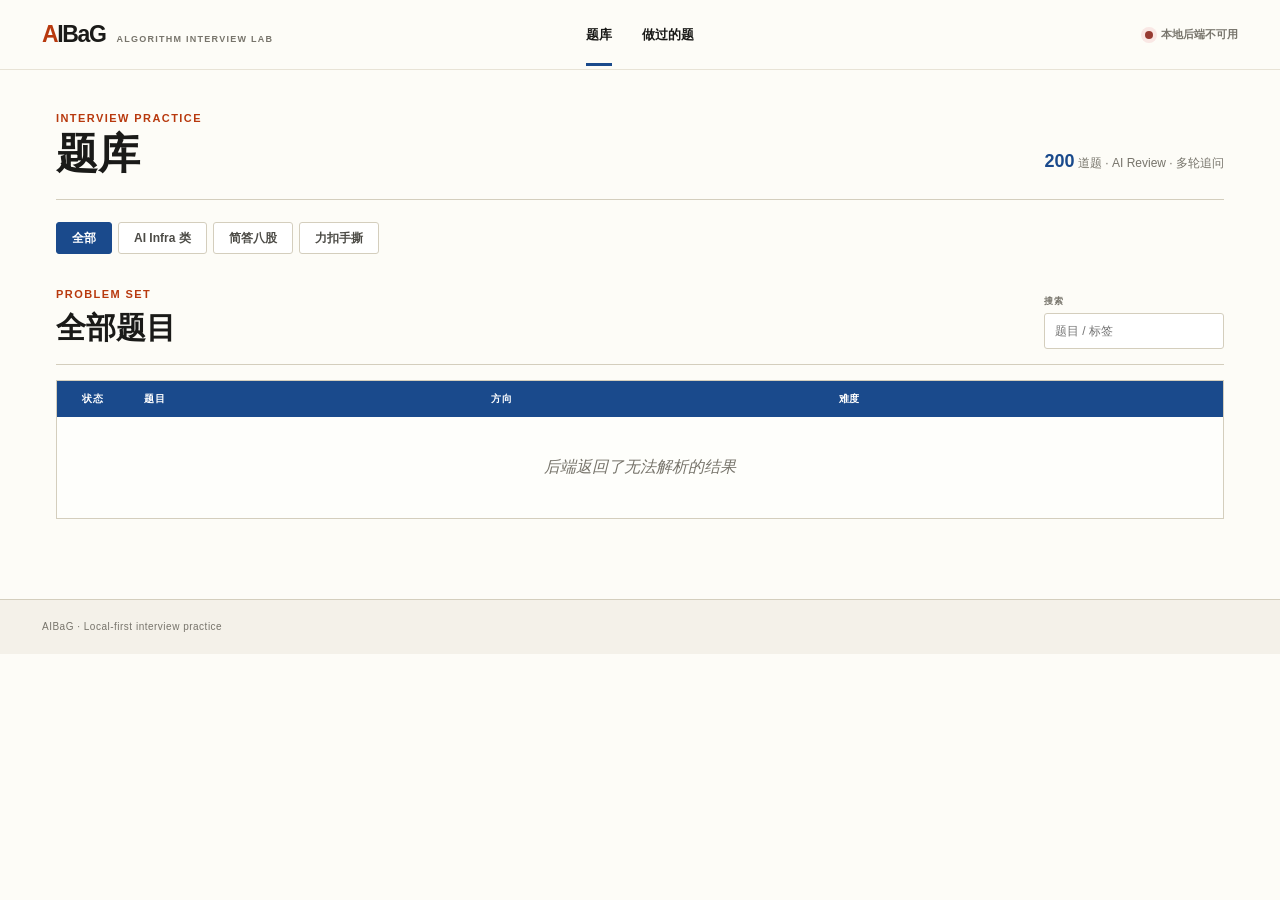
==== index.html @ 6c3c3cd6 "feat: scale catalog and add adaptive interview PE" ====
<!doctype html>
<html lang="zh-CN">
  <head>
    <meta charset="utf-8" />
    <meta name="viewport" content="width=device-width, initial-scale=1" />
    <meta name="description" content="AIBaG - AI Infra 与经典算法面试训练场" />
    <title>AIBaG · Algorithm Interview Lab</title>
    <link rel="stylesheet" href="/style.css" />
  </head>
  <body>
    <header class="site-header">
      <a class="wordmark" href="/" aria-label="AIBaG 首页">
        <span class="wordmark-main">AIBaG</span>
        <span class="wordmark-sub">ALGORITHM INTERVIEW LAB</span>
      </a>
      <nav class="site-nav" aria-label="主导航">
        <a class="active" href="/">题库</a>
        <a href="/completed.html">做过的题</a>
      </nav>
      <div class="api-badge">
        <span id="api-dot" class="status-dot"></span>
        <span id="api-status">连接本地后端…</span>
      </div>
    </header>

    <main class="catalog-view catalog-simple">
      <section class="catalog-intro">
        <div>
          <span class="eyebrow">INTERVIEW PRACTICE</span>
          <h1>题库</h1>
        </div>
        <p><strong id="problem-count">200</strong> 道题 · AI Review · 多轮追问</p>
      </section>

      <nav class="track-tabs" aria-label="题目方向">
        <button class="active" data-kind="">全部</button>
        <button data-kind="coding">AI Infra 类</button>
        <button data-kind="knowledge">简答八股</button>
        <button data-kind="algorithm">力扣手撕</button>
      </nav>

      <section class="problem-library">
        <div class="section-heading">
          <div>
            <span class="eyebrow">PROBLEM SET</span>
            <h2 id="track-title">全部题目</h2>
          </div>
          <div class="filters">
            <label class="search-field">
              <span>搜索</span>
              <input id="problem-search" type="search" placeholder="题目 / 标签" />
            </label>
          </div>
        </div>

        <div class="problem-table-wrap">
          <table class="problem-table">
            <thead>
              <tr>
                <th class="status-col">状态</th>
                <th>题目</th>
                <th>方向</th>
                <th>难度</th>
                <th class="action-col"></th>
              </tr>
            </thead>
            <tbody id="problem-list">
              <tr class="loading-row"><td colspan="5">正在读取 JSON 题库…</td></tr>
            </tbody>
          </table>
        </div>
        <button id="load-more" class="load-more" type="button" hidden>加载更多</button>
      </section>
    </main>

    <footer class="site-footer">
      <span>AIBaG · Local-first interview practice</span>
    </footer>
    <script src="/app.js" defer></script>
  </body>
</html>
---- style.css ----
:root {
  --paper: #fdfcf7; --paper-soft: #f4f1e9; --paper-code: #f8f6ef;
  --ink: #1a1a18; --ink-soft: #4c4b46; --muted: #77746b;
  --blue: #1a4a8c; --blue-soft: #dbeafe; --rust: #b8390e;
  --green: #126448; --green-soft: #dff3e9; --amber: #9a6015; --amber-soft: #fdf0d8;
  --red: #963b32; --red-soft: #f9e7e4; --border: #d4cebd; --border-soft: #e8e3d6;
  --serif: "Source Serif 4", "Noto Serif CJK SC", "Songti SC", "STSong", Georgia, serif;
  --sans: Inter, ui-sans-serif, -apple-system, BlinkMacSystemFont, "Segoe UI", "PingFang SC", sans-serif;
  --mono: "JetBrains Mono", "SFMono-Regular", Menlo, Consolas, monospace;
}

* { box-sizing: border-box; }
html { scroll-behavior: smooth; }
body { margin: 0; min-width: 320px; color: var(--ink); background: var(--paper); font-family: var(--serif); }
button, input, select, textarea { font: inherit; }
button, a { -webkit-tap-highlight-color: transparent; }
button { cursor: pointer; }
[hidden] { display: none !important; }

.site-header {
  position: sticky; top: 0; z-index: 20; height: 70px; display: grid;
  grid-template-columns: 1fr auto 1fr; align-items: center; padding: 0 42px;
  border-bottom: 1px solid var(--border-soft); background: rgba(253, 252, 247, .94); backdrop-filter: blur(12px);
}
.wordmark { display: inline-flex; width: max-content; align-items: baseline; gap: 11px; color: var(--ink); text-decoration: none; }
.wordmark-main { font: 800 23px/1 var(--sans); letter-spacing: -.06em; }
.wordmark-main::first-letter { color: var(--rust); }
.wordmark-sub { color: var(--muted); font: 700 9px/1 var(--sans); letter-spacing: .14em; }
.site-nav { display: flex; height: 100%; align-items: center; gap: 30px; font: 650 13px/1 var(--sans); }
.site-nav a { position: relative; color: var(--ink); text-decoration: none; }
.site-nav a.active::after { content: ""; position: absolute; left: 0; right: 0; bottom: -25px; height: 3px; background: var(--blue); }
.nav-disabled { color: #aaa69b; }
.api-badge { justify-self: end; display: flex; align-items: center; gap: 8px; color: var(--muted); font: 600 11px/1 var(--sans); }
.status-dot { width: 8px; height: 8px; border-radius: 50%; background: #aaa69b; }
.status-dot.ok { background: var(--green); box-shadow: 0 0 0 4px var(--green-soft); }
.status-dot.warn { background: var(--amber); box-shadow: 0 0 0 4px var(--amber-soft); }
.status-dot.error { background: var(--red); box-shadow: 0 0 0 4px var(--red-soft); }

.catalog-view { max-width: 1240px; margin: 0 auto; padding: 58px 36px 80px; }
.catalog-simple { padding-top: 38px; }
.catalog-intro { display: flex; align-items: end; justify-content: space-between; gap: 24px; padding-bottom: 24px; border-bottom: 1px solid var(--border); }
.catalog-intro h1 { margin: 7px 0 0; font-size: 42px; line-height: 1; }
.catalog-intro p { margin: 0; color: var(--muted); font: 12px/1.5 var(--sans); }
.catalog-intro p strong { color: var(--blue); font-size: 18px; }
.track-tabs { display: flex; gap: 6px; padding: 22px 0 30px; }
.track-tabs button { padding: 9px 15px; border: 1px solid var(--border); border-radius: 3px; color: var(--ink-soft); background: white; font: 650 12px/1 var(--sans); }
.track-tabs button:hover { border-color: var(--blue); color: var(--blue); }
.track-tabs button.active { border-color: var(--blue); color: white; background: var(--blue); }
.hero { display: grid; grid-template-columns: .95fr 1.15fr; gap: 64px; align-items: center; padding-bottom: 38px; border-bottom: 3px double var(--blue); }
.eyebrow, .document-label { color: var(--rust); font: 700 11px/1.3 var(--sans); letter-spacing: .13em; }
.hero h1 { margin: 17px 0 16px; font-size: clamp(40px, 5.2vw, 68px); line-height: 1.11; letter-spacing: -.04em; }
.hero-subtitle { max-width: 580px; margin: 0; color: var(--ink-soft); font-size: 18px; line-height: 1.8; font-style: italic; }
.hero-meta { display: flex; flex-wrap: wrap; gap: 22px; margin-top: 25px; color: var(--muted); font: 550 11px/1 var(--sans); text-transform: uppercase; letter-spacing: .05em; }
.hero-meta strong { margin-right: 4px; color: var(--blue); font-size: 15px; }

.hero-diagram { margin: 0; padding: 22px; border: 1px solid #aaa69b; background: white; box-shadow: 8px 8px 0 var(--paper-soft); }
.hero-diagram figcaption { margin-bottom: 17px; font: 750 12px/1 var(--sans); letter-spacing: .08em; }
.diagram-flow { display: grid; grid-template-columns: 1fr auto 1fr auto 1fr auto 1fr; gap: 8px; align-items: center; }
.diagram-node { min-height: 82px; display: flex; flex-direction: column; justify-content: center; padding: 10px; border: 1px solid #555; text-align: center; }
.diagram-node.emphasized { border: 2px solid var(--ink); padding: 9px; }
.diagram-node strong { font: 700 12px/1.4 var(--sans); }
.diagram-node span { margin-top: 5px; color: var(--muted); font: 500 9px/1.4 var(--mono); }
.diagram-flow > b { color: #777; font: 500 14px/1 var(--sans); }
.hero-diagram > p { margin: 17px 0 0; padding-top: 13px; border-top: 1px dashed #aaa69b; color: var(--muted); font: 12px/1.65 var(--sans); }

.principle-callout { margin: 42px 0 54px; padding: 20px 24px; border-left: 5px solid var(--blue); border-radius: 4px; background: var(--blue-soft); }
.principle-callout strong { color: var(--blue); font: 800 11px/1 var(--sans); letter-spacing: .1em; }
.principle-callout p { margin: 10px 0 0; font-size: 18px; line-height: 1.7; }

.section-heading { display: flex; align-items: end; justify-content: space-between; gap: 30px; margin-bottom: 15px; padding-bottom: 15px; border-bottom: 1px solid var(--border); }
.section-heading h2 { margin: 6px 0 0; font-size: 30px; }
.filters { display: flex; gap: 10px; align-items: end; font-family: var(--sans); }
.filters label { display: grid; gap: 5px; }
.filters label > span { color: var(--muted); font-size: 9px; font-weight: 700; letter-spacing: .1em; text-transform: uppercase; }
.filters select, .filters input { height: 36px; padding: 0 10px; border: 1px solid var(--border); border-radius: 3px; outline: 0; background: white; color: var(--ink); font-size: 12px; }
.filters select:focus, .filters input:focus { border-color: var(--blue); }
.search-field input { width: 180px; }

.problem-table-wrap { overflow-x: auto; border: 1px solid var(--border); }
.problem-table { width: 100%; border-collapse: collapse; font-family: var(--sans); background: rgba(255,255,255,.42); }
.problem-table th { padding: 11px 15px; color: white; background: var(--blue); text-align: left; font-size: 10px; letter-spacing: .08em; text-transform: uppercase; }
.problem-table td { padding: 17px 15px; border-bottom: 1px solid var(--border-soft); vertical-align: middle; }
.problem-table tr:last-child td { border-bottom: 0; }
.problem-table tbody tr { transition: background .15s ease; }
.problem-table tbody tr:hover { background: var(--paper-soft); }
.status-col { width: 72px; text-align: center !important; }
.action-col { width: 52px; }
.completion-dot { display: inline-block; width: 12px; height: 12px; border: 1px solid #aaa69b; border-radius: 50%; background: transparent; }
.completion-dot.pass { border-color: var(--green); background: var(--green); box-shadow: inset 0 0 0 3px white; }
.completion-dot.partial { border-color: var(--amber); background: var(--amber); box-shadow: inset 0 0 0 3px white; }
.completion-dot.retry { border-color: var(--red); background: var(--red); box-shadow: inset 0 0 0 3px white; }
.problem-link { display: block; color: var(--ink); text-decoration: none; }
.problem-link strong { display: block; font: 680 14px/1.4 var(--sans); }
.problem-link span { display: block; margin-top: 5px; color: var(--muted); font: 11px/1.4 var(--sans); }
.track-label { color: var(--ink-soft); font-size: 12px; }
.difficulty { display: inline-block; padding: 4px 7px; border-radius: 3px; font-size: 10px; font-weight: 750; }
.difficulty.easy { color: var(--green); background: var(--green-soft); }
.difficulty.medium { color: var(--amber); background: var(--amber-soft); }
.difficulty.hard { color: var(--red); background: var(--red-soft); }
.row-arrow { color: var(--blue); font-size: 18px; }

.problem-view { min-height: calc(100vh - 70px); }
.problem-topbar { display: grid; grid-template-columns: 150px minmax(0, 1fr) auto; align-items: center; gap: 24px; padding: 22px 34px; border-bottom: 3px double var(--blue); background: var(--paper); }
.text-button { padding: 0; border: 0; color: var(--blue); background: transparent; font: 650 12px/1 var(--sans); text-decoration: none; }
.problem-identity { display: flex; align-items: center; gap: 17px; }
.problem-number { color: var(--border); font: 800 42px/1 var(--sans); letter-spacing: -.06em; }
.problem-identity h1 { margin: 5px 0 0; font-size: 25px; line-height: 1.2; }
.problem-meta { display: flex; gap: 8px; font-family: var(--sans); }
.difficulty-pill, .language-pill { padding: 7px 10px; border: 1px solid var(--border); border-radius: 3px; color: var(--ink-soft); background: white; font-size: 11px; font-weight: 650; }

.workbench { display: grid; grid-template-columns: minmax(340px, .618fr) minmax(560px, 1fr); min-height: calc(100vh - 160px); }
.problem-document { height: calc(100vh - 160px); overflow-y: auto; padding: 24px 26px 54px; border-right: 1px solid var(--border); }
.document-intro { padding: 20px; border-left: 4px solid var(--blue); background: var(--blue-soft); }
.document-intro summary { display: flex; align-items: center; justify-content: space-between; gap: 12px; cursor: pointer; list-style: none; }
.document-intro summary::-webkit-details-marker { display: none; }
.details-action { color: var(--muted); font: 10px/1 var(--sans); }
.document-intro p { margin: 10px 0 0; font-size: 16px; line-height: 1.8; }
.interview-mode-note { margin-top: 14px; padding: 12px 15px; border-left: 4px solid var(--rust); background: #fff3e8; }
.interview-mode-note strong { color: var(--rust); font: 800 10px/1 var(--sans); letter-spacing: .1em; }
.interview-mode-note p { margin: 7px 0 0; color: var(--ink-soft); font: 12px/1.6 var(--sans); }
.problem-document section > h2 { margin: 24px 0 11px; padding-bottom: 7px; border-bottom: 1px solid var(--border); font-size: 18px; }
.problem-document section > h2 span { margin-right: 8px; color: var(--blue); font: 700 13px/1 var(--sans); }
.example-card { margin: 12px 0; border: 1px solid var(--border); border-left: 4px solid var(--rust); background: white; }
.example-card dl { display: grid; grid-template-columns: 90px 1fr; margin: 0; }
.example-card dt, .example-card dd { margin: 0; padding: 9px 12px; border-bottom: 1px solid var(--border-soft); }
.example-card dt { color: var(--muted); font: 700 10px/1.5 var(--sans); text-transform: uppercase; }
.example-card dd { font: 12px/1.55 var(--mono); white-space: pre-wrap; }
.example-card dt:last-of-type, .example-card dd:last-of-type { border-bottom: 0; }
.constraint-list { margin: 0; padding-left: 22px; }
.constraint-list li { margin: 8px 0; line-height: 1.55; }
.constraint-list li::marker { color: var(--blue); }
.tag-list { display: flex; flex-wrap: wrap; gap: 7px; }
.tag { padding: 5px 8px; border: 1px solid var(--border); border-radius: 3px; color: var(--rust); background: var(--paper-code); font: 600 10px/1 var(--mono); }
.training-note { color: var(--ink-soft); line-height: 1.7; }
.source-card { margin-top: 10px; padding: 12px 14px; border: 1px solid var(--border-soft); background: var(--paper-soft); }
.source-card a { color: var(--blue); font-weight: 700; }
.source-card p { margin: 6px 0 0; color: var(--muted); font: 11px/1.55 var(--sans); }

.coding-panel { min-width: 0; height: calc(100vh - 160px); overflow-y: auto; background: #f1eee5; }
.editor-toolbar { position: sticky; top: 0; z-index: 5; display: flex; align-items: center; justify-content: space-between; min-height: 47px; padding: 0 15px; border-bottom: 1px solid #353b38; color: #e8ece9; background: #202725; font-family: var(--sans); }
.editor-toolbar > div { display: flex; align-items: center; gap: 6px; }
.editor-toolbar strong { margin-left: 7px; font-size: 11px; }
.editor-dot { width: 9px; height: 9px; border-radius: 50%; }
.editor-dot.red { background: #da7169; }.editor-dot.amber { background: #d7a94b; }.editor-dot.green { background: #68a77e; }
.editor-actions { color: #9da8a3; font-size: 10px; }
.small-button { padding: 6px 9px; border: 1px solid var(--border); border-radius: 3px; color: var(--ink); background: white; font: 650 10px/1 var(--sans); }
.small-button.dark { border-color: #33433c; color: white; background: #26332e; }
.code-editor-wrap { display: grid; grid-template-columns: 48px minmax(0, 1fr); height: 440px; background: #18201d; }
.code-editor-wrap pre { height: 100%; overflow: hidden; margin: 0; padding: 17px 11px; border: 0; color: #65736d; background: #151b19; text-align: right; font: 13px/1.65 var(--mono); user-select: none; }
#code-editor { width: 100%; height: 100%; resize: none; padding: 17px; border: 0; outline: 0; color: #e3e9e5; caret-color: #f5b57c; background: #18201d; font: 13px/1.65 var(--mono); tab-size: 4; white-space: pre; overflow: auto; }
.knowledge-problem .code-editor-wrap { grid-template-columns: minmax(0, 1fr); }
.knowledge-problem #line-numbers { display: none; }
.knowledge-problem #code-editor { padding: 24px; font: 15px/1.8 var(--sans); white-space: pre-wrap; }
.submit-bar { display: flex; align-items: center; justify-content: space-between; padding: 12px 15px; border-top: 1px solid #303c37; background: #202725; }
.submit-bar p { margin: 0; color: #92a099; font: 10px/1.4 var(--sans); }
.answer-reveal-section { margin-top: 30px; padding-top: 2px; }
.answer-reveal-section > p { margin: 0 0 12px; color: var(--muted); font: 12px/1.6 var(--sans); }
.reference-answer { margin: 14px 0 0; padding: 15px; border: 1px solid #c7a68e; background: #fffaf1; }
.reference-answer[hidden] { display: none; }
.reference-answer-heading { display: flex; align-items: flex-start; justify-content: space-between; gap: 20px; }
.reference-answer-heading h3 { margin: 3px 0 0; font: 700 19px/1.2 var(--serif); }
#reference-answer-content { overflow-x: auto; margin: 0; padding: 15px; border: 1px solid #d9d1c5; color: #27322e; background: #f6f1e8; white-space: pre-wrap; overflow-wrap: anywhere; font: 12px/1.7 var(--mono); }
.primary-button { padding: 9px 14px; border: 0; border-radius: 3px; color: white; background: var(--rust); font: 750 11px/1 var(--sans); }
.primary-button:hover { background: #96300e; }
.primary-button:disabled, button:disabled { cursor: not-allowed; opacity: .55; }

.coach-panel { margin: 18px; border: 1px solid var(--border); background: var(--paper); }
.coach-heading { display: flex; align-items: center; justify-content: space-between; padding: 16px 18px; border-bottom: 1px solid var(--border); }
.coach-heading h2 { margin: 5px 0 0; font-size: 19px; }
.review-state { padding: 5px 7px; color: var(--muted); border: 1px solid var(--border); font: 750 9px/1 var(--sans); letter-spacing: .08em; }
.review-state.pass { color: var(--green); border-color: #91b8a7; background: var(--green-soft); }
.review-state.partial { color: var(--amber); border-color: #d8b986; background: var(--amber-soft); }
.review-state.retry { color: var(--red); border-color: #d4a39e; background: var(--red-soft); }
.coach-log { min-height: 130px; max-height: 370px; overflow-y: auto; padding: 17px 18px; }
.coach-empty { margin: 0; color: var(--muted); font-size: 13px; line-height: 1.7; font-style: italic; }
.coach-message { margin-bottom: 12px; padding: 12px 13px; border: 1px solid var(--border-soft); border-radius: 4px; background: white; }
.coach-message:last-child { margin-bottom: 0; }
.coach-message strong { display: block; margin-bottom: 6px; color: var(--blue); font: 750 10px/1 var(--sans); letter-spacing: .08em; }
.coach-message p { margin: 0; font-size: 13px; line-height: 1.7; white-space: pre-wrap; }
.coach-message.user-turn { margin-left: 18%; border-color: #c8d8eb; background: #f3f7fc; }
.coach-message.user-turn strong { color: var(--ink-soft); }
.coach-message.interviewer-turn { margin-right: 7%; border-left: 4px solid var(--blue); }
.coach-message.nudge-turn { margin-right: 12%; border-left: 4px solid var(--rust); background: #fff8f2; }
.coach-message.follow-up-turn { margin-right: 7%; border-style: dashed; background: var(--paper-soft); }
.coach-message.pending-turn { color: var(--muted); font-style: italic; opacity: .8; }
.coach-message.error-message { color: var(--red); border-color: #d4a39e; background: var(--red-soft); }
.review-summary { padding: 12px; border-left: 4px solid var(--blue); background: var(--blue-soft); }
.review-summary h3 { margin: 0 0 7px; font-size: 15px; }
.review-summary ul { margin: 6px 0 0; padding-left: 18px; font-size: 12px; line-height: 1.65; }
.review-summary .score { float: right; color: var(--blue); font: 800 20px/1 var(--sans); }
.coach-quick-actions { display: flex; gap: 7px; padding: 0 18px 12px; overflow-x: auto; }
.coach-quick-actions button { flex: 0 0 auto; padding: 6px 9px; border: 1px solid #9eb3cd; border-radius: 3px; color: var(--blue); background: #f5f9ff; font: 650 10px/1 var(--sans); }
.coach-input-row { display: grid; grid-template-columns: 1fr auto; gap: 8px; padding: 12px 18px; border-top: 1px solid var(--border); background: var(--paper-soft); }
.coach-input-row input { min-width: 0; padding: 8px 10px; border: 1px solid var(--border); border-radius: 3px; outline: 0; background: white; font: 12px/1 var(--sans); }
.coach-input-row input:focus { border-color: var(--blue); }

.site-footer { display: flex; justify-content: space-between; padding: 22px 42px; border-top: 1px solid var(--border); color: var(--muted); background: var(--paper-soft); font: 10px/1 var(--sans); letter-spacing: .05em; }
.loading-row td, .empty-row td { padding: 40px !important; color: var(--muted); text-align: center; font-style: italic; }
.load-more { display: block; min-width: 180px; margin: 18px auto 0; padding: 10px 16px; border: 1px solid var(--border); border-radius: 3px; color: var(--blue); background: white; font: 650 11px/1 var(--sans); }
.load-more:hover { border-color: var(--blue); }

.chrome-expand { display: none; position: fixed; top: 9px; left: 10px; z-index: 30; padding: 7px 10px; border: 1px solid #48534f; border-radius: 3px; color: #e8ece9; background: #202725; font: 650 10px/1 var(--sans); opacity: .82; }
.problem-page.chrome-collapsed .site-header,
.problem-page.chrome-collapsed .problem-topbar { display: none; }
.problem-page.chrome-collapsed .chrome-expand { display: block; }
.problem-page.chrome-collapsed .problem-view,
.problem-page.chrome-collapsed .workbench { min-height: 100vh; }
.problem-page.chrome-collapsed .problem-document,
.problem-page.chrome-collapsed .coding-panel { height: 100vh; }

@media (max-width: 1000px) {
  .site-header { grid-template-columns: 1fr auto; padding: 0 20px; }
  .site-nav { display: none; }
  .hero { grid-template-columns: 1fr; }
  .workbench { grid-template-columns: 1fr; }
  .problem-document, .coding-panel { height: auto; overflow: visible; }
  .problem-document { border-right: 0; }
  .editor-toolbar { top: 70px; }
  .problem-topbar { grid-template-columns: 100px 1fr; }
  .problem-meta { display: none; }
}

@media (max-width: 680px) {
  .wordmark-sub, .api-badge span:last-child { display: none; }
  .catalog-view { padding: 38px 16px 55px; }
  .catalog-intro { align-items: start; }
  .track-tabs { overflow-x: auto; }
  .track-tabs button { flex: 0 0 auto; }
  .hero { gap: 36px; }
  .hero h1 { font-size: 42px; }
  .diagram-flow { grid-template-columns: 1fr auto 1fr; }
  .diagram-node:nth-of-type(n+3), .diagram-flow > b:nth-of-type(n+2) { display: none; }
  .section-heading { display: block; }
  .filters { margin-top: 18px; flex-wrap: wrap; }
  .search-field, .search-field input { width: 100%; }
  .problem-table th:nth-child(3), .problem-table td:nth-child(3) { display: none; }
  .problem-topbar { display: block; padding: 17px; }
  .problem-identity { margin-top: 18px; }
  .problem-identity h1 { font-size: 21px; }
  .problem-document { padding: 25px 18px 48px; }
  .code-editor-wrap { height: 380px; }
  .submit-bar { align-items: flex-end; }
  .submit-bar p { max-width: 170px; }
  .site-footer { display: grid; gap: 8px; padding: 18px; }
}
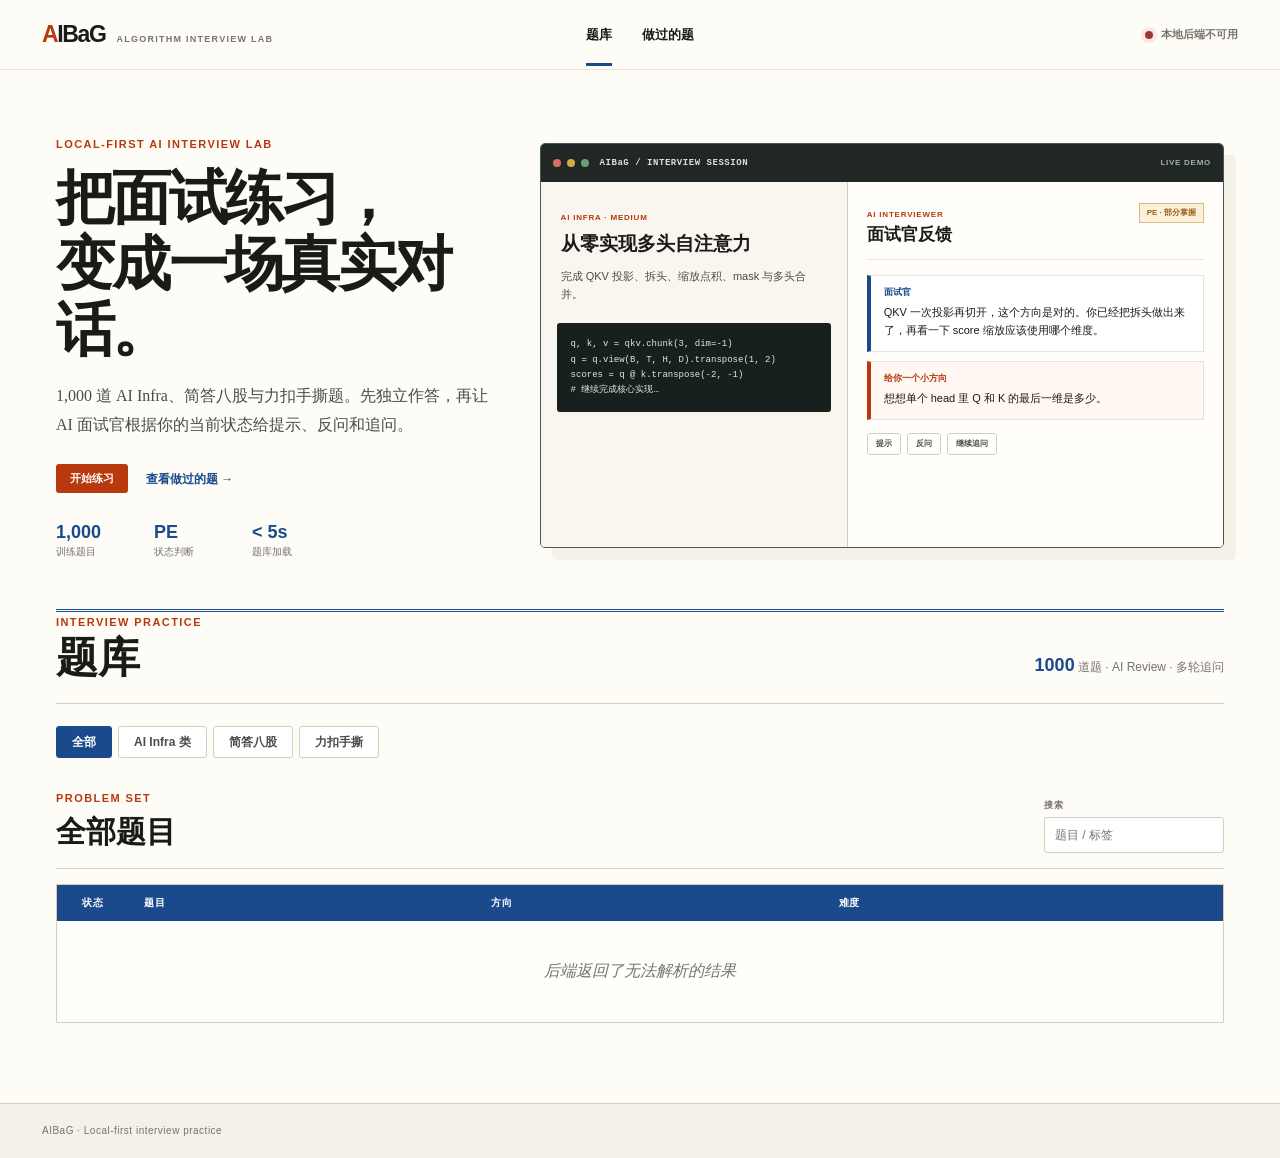
==== commit 440cb810: "docs: add bilingual guide and homepage preview" ====
--- a/index.html
+++ b/index.html
@@ -5,7 +5,7 @@
     <meta name="viewport" content="width=device-width, initial-scale=1" />
     <meta name="description" content="AIBaG - AI Infra 与经典算法面试训练场" />
     <title>AIBaG · Algorithm Interview Lab</title>
-    <link rel="stylesheet" href="/style.css" />
+    <link rel="stylesheet" href="/style.css?v=20261118-4" />
   </head>
   <body>
     <header class="site-header">
@@ -24,12 +24,63 @@
     </header>
 
     <main class="catalog-view catalog-simple">
+      <section class="home-hero">
+        <div class="home-hero-copy">
+          <span class="eyebrow">LOCAL-FIRST AI INTERVIEW LAB</span>
+          <h1>把面试练习，<br />变成一场真实对话。</h1>
+          <p>1,000 道 AI Infra、简答八股与力扣手撕题。先独立作答，再让 AI 面试官根据你的当前状态给提示、反问和追问。</p>
+          <div class="home-hero-actions">
+            <a class="primary-button" href="#problem-library">开始练习</a>
+            <a class="secondary-link" href="/completed.html">查看做过的题 →</a>
+          </div>
+          <dl class="home-stats">
+            <div><dt>1,000</dt><dd>训练题目</dd></div>
+            <div><dt>PE</dt><dd>状态判断</dd></div>
+            <div><dt>&lt; 5s</dt><dd>题库加载</dd></div>
+          </dl>
+        </div>
+
+        <div class="product-demo" aria-label="AIBaG 面试训练界面演示">
+          <div class="demo-window-bar">
+            <span></span><span></span><span></span>
+            <strong>AIBaG / INTERVIEW SESSION</strong>
+            <em>LIVE DEMO</em>
+          </div>
+          <div class="demo-workspace">
+            <section class="demo-question">
+              <span class="demo-label">AI INFRA · MEDIUM</span>
+              <h2>从零实现多头自注意力</h2>
+              <p>完成 QKV 投影、拆头、缩放点积、mask 与多头合并。</p>
+              <pre><code>q, k, v = qkv.chunk(3, dim=-1)
+q = q.view(B, T, H, D).transpose(1, 2)
+scores = q @ k.transpose(-2, -1)
+# 继续完成核心实现…</code></pre>
+            </section>
+            <section class="demo-interviewer">
+              <div class="demo-interviewer-head">
+                <div><span class="demo-label">AI INTERVIEWER</span><h3>面试官反馈</h3></div>
+                <span class="demo-pe">PE · 部分掌握</span>
+              </div>
+              <div class="demo-message">
+                <strong>面试官</strong>
+                <p>QKV 一次投影再切开，这个方向是对的。你已经把拆头做出来了，再看一下 score 缩放应该使用哪个维度。</p>
+              </div>
+              <div class="demo-nudge">
+                <strong>给你一个小方向</strong>
+                <p>想想单个 head 里 Q 和 K 的最后一维是多少。</p>
+              </div>
+              <div class="demo-actions"><span>提示</span><span>反问</span><span>继续追问</span></div>
+            </section>
+          </div>
+        </div>
+      </section>
+
       <section class="catalog-intro">
         <div>
           <span class="eyebrow">INTERVIEW PRACTICE</span>
           <h1>题库</h1>
         </div>
-        <p><strong id="problem-count">200</strong> 道题 · AI Review · 多轮追问</p>
+        <p><strong id="problem-count">1000</strong> 道题 · AI Review · 多轮追问</p>
       </section>
 
       <nav class="track-tabs" aria-label="题目方向">
@@ -39,7 +90,7 @@
         <button data-kind="algorithm">力扣手撕</button>
       </nav>
 
-      <section class="problem-library">
+      <section id="problem-library" class="problem-library">
         <div class="section-heading">
           <div>
             <span class="eyebrow">PROBLEM SET</span>
@@ -76,6 +127,6 @@
     <footer class="site-footer">
       <span>AIBaG · Local-first interview practice</span>
     </footer>
-    <script src="/app.js" defer></script>
+    <script src="/app.js?v=20261118-3" defer></script>
   </body>
 </html>
--- a/style.css
+++ b/style.css
@@ -38,6 +38,42 @@
 
 .catalog-view { max-width: 1240px; margin: 0 auto; padding: 58px 36px 80px; }
 .catalog-simple { padding-top: 38px; }
+.home-hero { display: grid; grid-template-columns: minmax(320px, .78fr) minmax(560px, 1.22fr); gap: 46px; align-items: center; padding: 26px 0 52px; border-bottom: 3px double var(--blue); }
+.home-hero-copy h1 { margin: 14px 0 18px; font-size: clamp(40px, 4.6vw, 62px); line-height: 1.12; letter-spacing: -.045em; }
+.home-hero-copy > p { max-width: 520px; margin: 0; color: var(--ink-soft); font-size: 16px; line-height: 1.8; }
+.home-hero-actions { display: flex; align-items: center; gap: 18px; margin-top: 25px; font-family: var(--sans); }
+.home-hero-actions .primary-button { display: inline-block; text-decoration: none; }
+.secondary-link { color: var(--blue); font: 650 12px/1 var(--sans); text-decoration: none; }
+.secondary-link:hover { text-decoration: underline; }
+.home-stats { display: flex; gap: 26px; margin: 30px 0 0; }
+.home-stats div { min-width: 72px; }
+.home-stats dt { color: var(--blue); font: 800 18px/1 var(--sans); }
+.home-stats dd { margin: 6px 0 0; color: var(--muted); font: 10px/1 var(--sans); }
+.product-demo { overflow: hidden; border: 1px solid #4d5652; border-radius: 5px; background: white; box-shadow: 12px 12px 0 var(--paper-soft); font-family: var(--sans); }
+.demo-window-bar { display: flex; align-items: center; gap: 6px; height: 38px; padding: 0 12px; color: #d9e0dc; background: #202725; }
+.demo-window-bar > span { width: 8px; height: 8px; border-radius: 50%; background: #69746f; }
+.demo-window-bar > span:first-child { background: #d66e67; }
+.demo-window-bar > span:nth-child(2) { background: #d5a949; }
+.demo-window-bar > span:nth-child(3) { background: #64a078; }
+.demo-window-bar strong { margin-left: 5px; font: 700 9px/1 var(--mono); letter-spacing: .06em; }
+.demo-window-bar em { margin-left: auto; color: #9fb0a8; font: 700 8px/1 var(--sans); letter-spacing: .09em; }
+.demo-workspace { display: grid; grid-template-columns: .9fr 1.1fr; min-height: 365px; }
+.demo-question { padding: 24px 20px; border-right: 1px solid var(--border); background: #f8f6ef; }
+.demo-label { color: var(--rust); font: 750 8px/1.3 var(--sans); letter-spacing: .1em; }
+.demo-question h2 { margin: 8px 0 11px; font: 700 19px/1.25 var(--serif); }
+.demo-question > p { margin: 0; color: var(--ink-soft); font: 11px/1.65 var(--sans); }
+.demo-question pre { overflow: hidden; margin: 20px -4px 0; padding: 14px; border-radius: 3px; color: #dfe7e2; background: #18201d; font: 9px/1.7 var(--mono); white-space: pre-wrap; }
+.demo-interviewer { padding: 21px 19px; background: #fffefa; }
+.demo-interviewer-head { display: flex; justify-content: space-between; gap: 12px; align-items: flex-start; padding-bottom: 13px; border-bottom: 1px solid var(--border-soft); }
+.demo-interviewer-head h3 { margin: 4px 0 0; font: 700 17px/1.2 var(--serif); }
+.demo-pe { padding: 5px 7px; border: 1px solid #d8b986; color: var(--amber); background: var(--amber-soft); font: 700 8px/1 var(--sans); }
+.demo-message, .demo-nudge { margin-top: 15px; padding: 12px 13px; border: 1px solid var(--border-soft); border-left: 4px solid var(--blue); background: white; }
+.demo-nudge { margin-top: 9px; border-left-color: var(--rust); background: #fff8f2; }
+.demo-message strong, .demo-nudge strong { display: block; margin-bottom: 6px; color: var(--blue); font: 750 9px/1 var(--sans); }
+.demo-nudge strong { color: var(--rust); }
+.demo-message p, .demo-nudge p { margin: 0; font: 11px/1.65 var(--sans); }
+.demo-actions { display: flex; gap: 6px; margin-top: 13px; }
+.demo-actions span { padding: 6px 8px; border: 1px solid var(--border); border-radius: 3px; color: var(--ink-soft); background: white; font: 650 8px/1 var(--sans); }
 .catalog-intro { display: flex; align-items: end; justify-content: space-between; gap: 24px; padding-bottom: 24px; border-bottom: 1px solid var(--border); }
 .catalog-intro h1 { margin: 7px 0 0; font-size: 42px; line-height: 1; }
 .catalog-intro p { margin: 0; color: var(--muted); font: 12px/1.5 var(--sans); }
@@ -99,7 +135,8 @@
 .difficulty.hard { color: var(--red); background: var(--red-soft); }
 .row-arrow { color: var(--blue); font-size: 18px; }
 
-.problem-view { min-height: calc(100vh - 70px); }
+.problem-page { overflow: hidden; }
+.problem-view { min-height: 100vh; }
 .problem-topbar { display: grid; grid-template-columns: 150px minmax(0, 1fr) auto; align-items: center; gap: 24px; padding: 22px 34px; border-bottom: 3px double var(--blue); background: var(--paper); }
 .text-button { padding: 0; border: 0; color: var(--blue); background: transparent; font: 650 12px/1 var(--sans); text-decoration: none; }
 .problem-identity { display: flex; align-items: center; gap: 17px; }
@@ -108,8 +145,8 @@
 .problem-meta { display: flex; gap: 8px; font-family: var(--sans); }
 .difficulty-pill, .language-pill { padding: 7px 10px; border: 1px solid var(--border); border-radius: 3px; color: var(--ink-soft); background: white; font-size: 11px; font-weight: 650; }
 
-.workbench { display: grid; grid-template-columns: minmax(340px, .618fr) minmax(560px, 1fr); min-height: calc(100vh - 160px); }
-.problem-document { height: calc(100vh - 160px); overflow-y: auto; padding: 24px 26px 54px; border-right: 1px solid var(--border); }
+.workbench { display: grid; grid-template-columns: minmax(340px, .618fr) minmax(560px, 1fr); min-height: 100vh; }
+.problem-document { height: 100vh; overflow-y: auto; padding: 24px 26px 54px; border-right: 1px solid var(--border); }
 .document-intro { padding: 20px; border-left: 4px solid var(--blue); background: var(--blue-soft); }
 .document-intro summary { display: flex; align-items: center; justify-content: space-between; gap: 12px; cursor: pointer; list-style: none; }
 .document-intro summary::-webkit-details-marker { display: none; }
@@ -136,7 +173,7 @@
 .source-card a { color: var(--blue); font-weight: 700; }
 .source-card p { margin: 6px 0 0; color: var(--muted); font: 11px/1.55 var(--sans); }
 
-.coding-panel { min-width: 0; height: calc(100vh - 160px); overflow-y: auto; background: #f1eee5; }
+.coding-panel { min-width: 0; height: 100vh; overflow-y: auto; background: #f1eee5; }
 .editor-toolbar { position: sticky; top: 0; z-index: 5; display: flex; align-items: center; justify-content: space-between; min-height: 47px; padding: 0 15px; border-bottom: 1px solid #353b38; color: #e8ece9; background: #202725; font-family: var(--sans); }
 .editor-toolbar > div { display: flex; align-items: center; gap: 6px; }
 .editor-toolbar strong { margin-left: 7px; font-size: 11px; }
@@ -199,19 +236,16 @@
 .load-more { display: block; min-width: 180px; margin: 18px auto 0; padding: 10px 16px; border: 1px solid var(--border); border-radius: 3px; color: var(--blue); background: white; font: 650 11px/1 var(--sans); }
 .load-more:hover { border-color: var(--blue); }
 
-.chrome-expand { display: none; position: fixed; top: 9px; left: 10px; z-index: 30; padding: 7px 10px; border: 1px solid #48534f; border-radius: 3px; color: #e8ece9; background: #202725; font: 650 10px/1 var(--sans); opacity: .82; }
-.problem-page.chrome-collapsed .site-header,
-.problem-page.chrome-collapsed .problem-topbar { display: none; }
-.problem-page.chrome-collapsed .chrome-expand { display: block; }
-.problem-page.chrome-collapsed .problem-view,
-.problem-page.chrome-collapsed .workbench { min-height: 100vh; }
-.problem-page.chrome-collapsed .problem-document,
-.problem-page.chrome-collapsed .coding-panel { height: 100vh; }
+.floating-chrome { position: fixed; inset: 0 0 auto; z-index: 40; transform: translateY(calc(-100% + 10px)); transition: transform .22s ease-out; box-shadow: 0 8px 24px rgba(23, 27, 25, .14); }
+.floating-chrome:hover, .floating-chrome:focus-within { transform: translateY(0); }
+.floating-chrome::after { content: ""; position: absolute; right: 0; bottom: 0; left: 0; height: 10px; border-top: 1px solid rgba(255,255,255,.35); background: #202725; }
+.floating-chrome .site-header { position: relative; top: auto; }
 
 @media (max-width: 1000px) {
   .site-header { grid-template-columns: 1fr auto; padding: 0 20px; }
   .site-nav { display: none; }
   .hero { grid-template-columns: 1fr; }
+  .home-hero { grid-template-columns: 1fr; }
   .workbench { grid-template-columns: 1fr; }
   .problem-document, .coding-panel { height: auto; overflow: visible; }
   .problem-document { border-right: 0; }
@@ -227,6 +261,10 @@
   .track-tabs { overflow-x: auto; }
   .track-tabs button { flex: 0 0 auto; }
   .hero { gap: 36px; }
+  .home-hero { padding-top: 8px; gap: 30px; }
+  .home-hero-copy h1 { font-size: 40px; }
+  .demo-workspace { grid-template-columns: 1fr; }
+  .demo-question { border-right: 0; border-bottom: 1px solid var(--border); }
   .hero h1 { font-size: 42px; }
   .diagram-flow { grid-template-columns: 1fr auto 1fr; }
   .diagram-node:nth-of-type(n+3), .diagram-flow > b:nth-of-type(n+2) { display: none; }
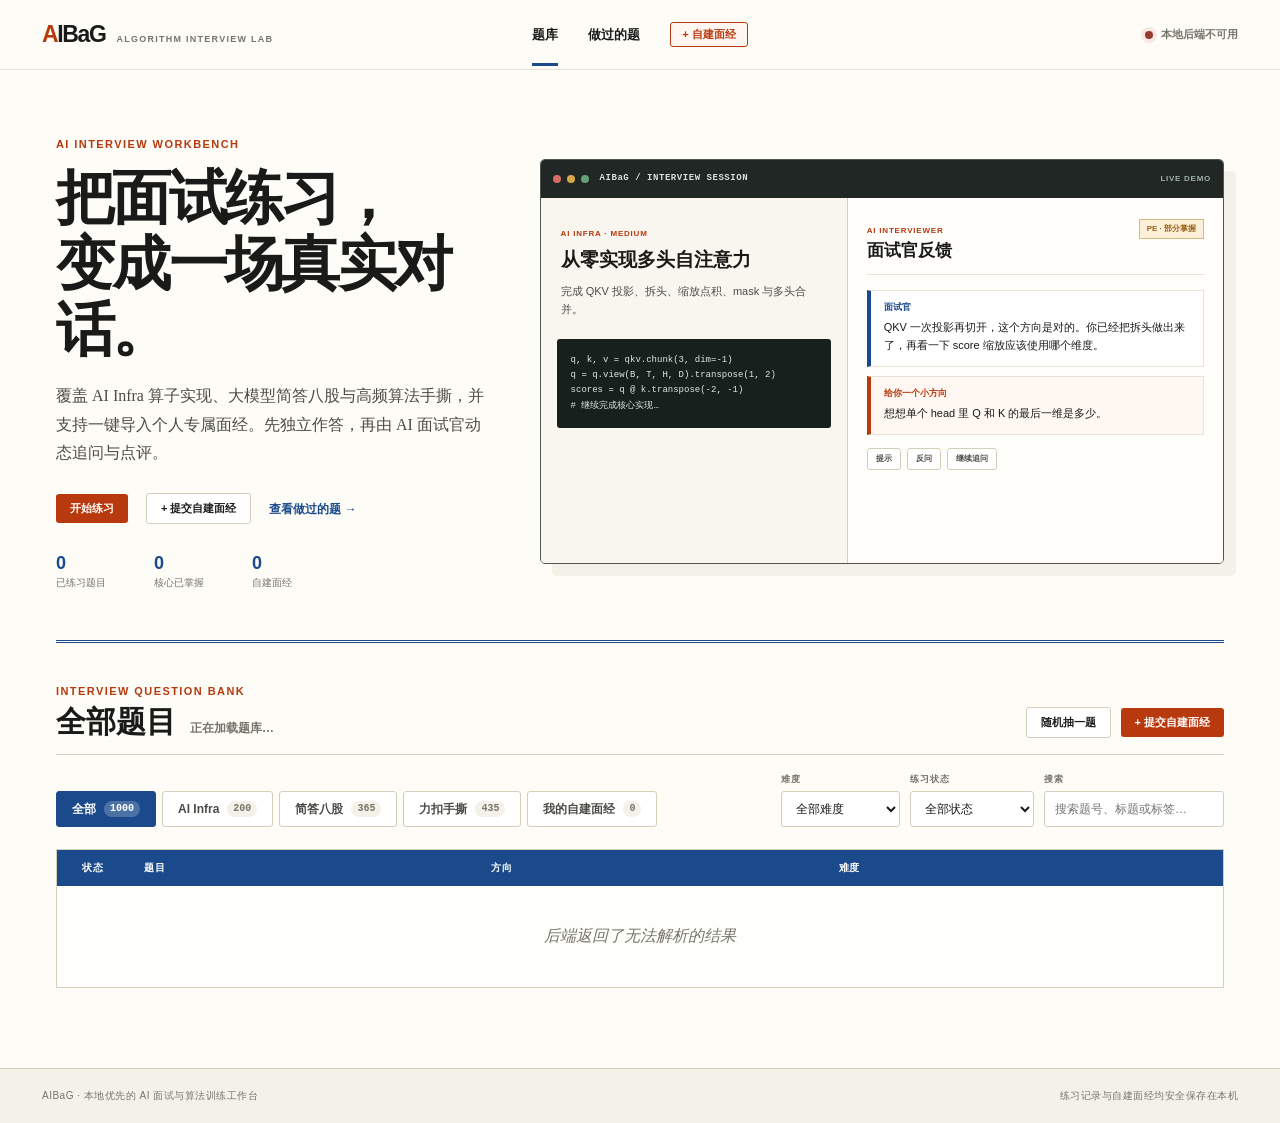
==== commit b580455c: "feat: add custom interview bank, user-centric UI filters, workbench navigation & Chinese README with" ====
--- a/index.html
+++ b/index.html
@@ -4,8 +4,8 @@
     <meta charset="utf-8" />
     <meta name="viewport" content="width=device-width, initial-scale=1" />
     <meta name="description" content="AIBaG - AI Infra 与经典算法面试训练场" />
-    <title>AIBaG · Algorithm Interview Lab</title>
-    <link rel="stylesheet" href="/style.css?v=20261118-4" />
+    <title>AIBaG · AI 面试与算法训练场</title>
+    <link rel="stylesheet" href="/style.css?v=20261119-1" />
   </head>
   <body>
     <header class="site-header">
@@ -16,6 +16,7 @@
       <nav class="site-nav" aria-label="主导航">
         <a class="active" href="/">题库</a>
         <a href="/completed.html">做过的题</a>
+        <button id="nav-open-custom" class="nav-action-btn" type="button">+ 自建面经</button>
       </nav>
       <div class="api-badge">
         <span id="api-dot" class="status-dot"></span>
@@ -26,17 +27,27 @@
     <main class="catalog-view catalog-simple">
       <section class="home-hero">
         <div class="home-hero-copy">
-          <span class="eyebrow">LOCAL-FIRST AI INTERVIEW LAB</span>
+          <span class="eyebrow">AI INTERVIEW WORKBENCH</span>
           <h1>把面试练习，<br />变成一场真实对话。</h1>
-          <p>1,000 道 AI Infra、简答八股与力扣手撕题。先独立作答，再让 AI 面试官根据你的当前状态给提示、反问和追问。</p>
+          <p>覆盖 AI Infra 算子实现、大模型简答八股与高频算法手撕，并支持一键导入个人专属面经。先独立作答，再由 AI 面试官动态追问与点评。</p>
           <div class="home-hero-actions">
             <a class="primary-button" href="#problem-library">开始练习</a>
+            <button id="hero-open-custom" class="secondary-button" type="button">+ 提交自建面经</button>
             <a class="secondary-link" href="/completed.html">查看做过的题 →</a>
           </div>
-          <dl class="home-stats">
-            <div><dt>1,000</dt><dd>训练题目</dd></div>
-            <div><dt>PE</dt><dd>状态判断</dd></div>
-            <div><dt>&lt; 5s</dt><dd>题库加载</dd></div>
+          <dl class="home-stats" aria-label="你的练习概览">
+            <div>
+              <dt id="stat-practiced">0</dt>
+              <dd>已练习题目</dd>
+            </div>
+            <div>
+              <dt id="stat-pass">0</dt>
+              <dd>核心已掌握</dd>
+            </div>
+            <div>
+              <dt id="stat-custom">0</dt>
+              <dd>自建面经</dd>
+            </div>
           </dl>
         </div>
 
@@ -75,31 +86,68 @@
         </div>
       </section>
 
-      <section class="catalog-intro">
-        <div>
-          <span class="eyebrow">INTERVIEW PRACTICE</span>
-          <h1>题库</h1>
-        </div>
-        <p><strong id="problem-count">1000</strong> 道题 · AI Review · 多轮追问</p>
-      </section>
-
-      <nav class="track-tabs" aria-label="题目方向">
-        <button class="active" data-kind="">全部</button>
-        <button data-kind="coding">AI Infra 类</button>
-        <button data-kind="knowledge">简答八股</button>
-        <button data-kind="algorithm">力扣手撕</button>
-      </nav>
-
       <section id="problem-library" class="problem-library">
-        <div class="section-heading">
+        <div class="library-header">
           <div>
-            <span class="eyebrow">PROBLEM SET</span>
-            <h2 id="track-title">全部题目</h2>
-          </div>
-          <div class="filters">
+            <span class="eyebrow">INTERVIEW QUESTION BANK</span>
+            <div class="library-title-row">
+              <h2 id="track-title">全部题目</h2>
+              <span id="filtered-summary" class="filtered-summary">正在加载题库…</span>
+            </div>
+          </div>
+          <div class="library-actions">
+            <button id="pick-random" class="secondary-button" type="button" title="从当前筛选范围随机抽一题">随机抽一题</button>
+            <button id="open-custom-modal" class="primary-button" type="button">+ 提交自建面经</button>
+          </div>
+        </div>
+
+        <div class="control-bar">
+          <nav class="track-tabs" aria-label="题目方向">
+            <button class="active" data-kind="" type="button">
+              <span>全部</span>
+              <em id="count-all" class="tab-count">1000</em>
+            </button>
+            <button data-kind="coding" type="button">
+              <span>AI Infra</span>
+              <em id="count-coding" class="tab-count">200</em>
+            </button>
+            <button data-kind="knowledge" type="button">
+              <span>简答八股</span>
+              <em id="count-knowledge" class="tab-count">365</em>
+            </button>
+            <button data-kind="algorithm" type="button">
+              <span>力扣手撕</span>
+              <em id="count-algorithm" class="tab-count">435</em>
+            </button>
+            <button data-kind="custom" type="button">
+              <span>我的自建面经</span>
+              <em id="count-custom" class="tab-count">0</em>
+            </button>
+          </nav>
+
+          <div class="filters" aria-label="多维筛选">
+            <label class="filter-field">
+              <span>难度</span>
+              <select id="difficulty-filter">
+                <option value="">全部难度</option>
+                <option value="Easy">Easy · 基础</option>
+                <option value="Medium">Medium · 进阶</option>
+                <option value="Hard">Hard · 深入</option>
+              </select>
+            </label>
+            <label class="filter-field">
+              <span>练习状态</span>
+              <select id="status-filter">
+                <option value="">全部状态</option>
+                <option value="todo">未练习</option>
+                <option value="pass">已掌握 (Pass)</option>
+                <option value="partial">待巩固 (Partial)</option>
+                <option value="retry">需重试 (Retry)</option>
+              </select>
+            </label>
             <label class="search-field">
               <span>搜索</span>
-              <input id="problem-search" type="search" placeholder="题目 / 标签" />
+              <input id="problem-search" type="search" placeholder="搜索题号、标题或标签…" />
             </label>
           </div>
         </div>
@@ -116,7 +164,7 @@
               </tr>
             </thead>
             <tbody id="problem-list">
-              <tr class="loading-row"><td colspan="5">正在读取 JSON 题库…</td></tr>
+              <tr class="loading-row"><td colspan="5">正在准备题库…</td></tr>
             </tbody>
           </table>
         </div>
@@ -124,9 +172,119 @@
       </section>
     </main>
 
+    <dialog id="custom-modal" class="custom-modal" aria-labelledby="custom-modal-title">
+      <div class="modal-card">
+        <header class="modal-header">
+          <div>
+            <span class="eyebrow">CUSTOM INTERVIEW BANK</span>
+            <h2 id="custom-modal-title">提交自建 AI 面经 / 自定义题目</h2>
+          </div>
+          <button id="close-custom-modal" class="modal-close" type="button" aria-label="关闭窗口">✕</button>
+        </header>
+
+        <div class="modal-tabs" role="tablist">
+          <button class="active" data-tab="single" type="button">单题快速录入</button>
+          <button data-tab="batch" type="button">JSON 批量导入 / 导出</button>
+        </div>
+
+        <form id="custom-single-form" class="modal-body">
+          <div class="form-row-grid">
+            <label class="form-field">
+              <span>题目标题 <em>*</em></span>
+              <input id="custom-title" type="text" required maxlength="120" placeholder="例如：追问 DeepSeek MLA 的 KV Cache 压缩机制" />
+            </label>
+            <label class="form-field">
+              <span>题目方向 <em>*</em></span>
+              <select id="custom-kind">
+                <option value="knowledge">简答八股（口述与追问）</option>
+                <option value="coding">AI Infra（算子与系统实现）</option>
+                <option value="algorithm">力扣手撕（算法与数据结构）</option>
+              </select>
+            </label>
+            <label class="form-field">
+              <span>难度级别</span>
+              <select id="custom-difficulty">
+                <option value="Easy">Easy</option>
+                <option value="Medium" selected>Medium</option>
+                <option value="Hard">Hard</option>
+              </select>
+            </label>
+          </div>
+
+          <div class="form-row-grid two-cols">
+            <label class="form-field">
+              <span>所属专题 / 分类</span>
+              <input id="custom-category" type="text" maxlength="40" placeholder="例如：推理加速 / 字节跳动一面 / 分布式训练" />
+            </label>
+            <label class="form-field">
+              <span>标签（逗号分隔）</span>
+              <input id="custom-tags" type="text" maxlength="120" placeholder="例如：MLA, KV Cache, 真实面经" />
+            </label>
+          </div>
+
+          <label class="form-field">
+            <span>面试真题描述 / 提问背景 <em>*</em></span>
+            <textarea id="custom-description" rows="4" required placeholder="写下你在实际面试中遇到的提问、背景条件或手撕要求…"></textarea>
+          </label>
+
+          <label id="custom-starter-wrap" class="form-field" hidden>
+            <span>初始代码模板（可选，代码题适用）</span>
+            <textarea id="custom-starter" class="mono-textarea" rows="4" placeholder="def solve(...):\n    # 候选人初始代码模板\n    pass"></textarea>
+          </label>
+
+          <div class="form-row-grid two-cols">
+            <label class="form-field">
+              <span>AI 面试官重点考察点（每行一条，可选）</span>
+              <textarea id="custom-review-points" rows="4" placeholder="低秩联合压缩的数学形式\nRoPE 解耦（Decoupled RoPE）的原因\n相比 MQA/GQA 的显存与通信权衡"></textarea>
+            </label>
+            <label class="form-field">
+              <span>参考标准答案 / 个人复盘笔记（可选）</span>
+              <textarea id="custom-answer" rows="4" placeholder="填入你的理想回答或标准代码。练习时点击「查看标准答案」可直接对照，不填也会自动根据考察点生成提纲。"></textarea>
+            </label>
+          </div>
+
+          <div id="custom-form-feedback" class="form-feedback" hidden></div>
+
+          <footer class="modal-footer">
+            <span class="modal-hint">保存于本机 <code>data/custom_problems.json</code>，立即加入 AI 面试官训练流。</span>
+            <div class="modal-footer-actions">
+              <button id="cancel-custom-modal" class="secondary-button" type="button">取消</button>
+              <button id="submit-custom-single" class="primary-button" type="submit">保存并加入题库</button>
+            </div>
+          </footer>
+        </form>
+
+        <div id="custom-batch-panel" class="modal-body" hidden>
+          <div class="batch-toolbar">
+            <p>支持一次粘贴多道 JSON 题目（数组或含 <code>problems</code> 字段的对象），或上传本地 <code>.json</code> 文件。</p>
+            <div class="batch-toolbar-actions">
+              <button id="fill-batch-example" class="small-button" type="button">填入示例模板</button>
+              <label class="small-button file-upload-btn">
+                选择 JSON 文件
+                <input id="custom-file-input" type="file" accept=".json,application/json" hidden />
+              </label>
+              <button id="export-custom-json" class="small-button" type="button">导出我的自建题库</button>
+            </div>
+          </div>
+          <label class="form-field">
+            <span>JSON 题库内容</span>
+            <textarea id="custom-batch-json" class="mono-textarea" rows="11" placeholder='[\n  {\n    "title": "FlashAttention 为什么能减少 HBM 访问？",\n    "kind": "knowledge",\n    "difficulty": "Medium",\n    "category": "AI Infra 面经",\n    "tags": ["FlashAttention", "CUDA"],\n    "description": "请从 GPU 存储层次出发，解释标准 Attention 的 IO 瓶颈以及 Online Softmax 的作用。",\n    "review_points": ["SRAM 与 HBM 带宽差异", "不落地 N×N 注意力矩阵", "Online Softmax 递推更新"],\n    "answer": "标准 Attention 需要将 S=QK^T 和 P=softmax(S) 写回 HBM，产生 O(N^2) 访存…"\n  }\n]'></textarea>
+          </label>
+          <div id="custom-batch-feedback" class="form-feedback" hidden></div>
+          <footer class="modal-footer">
+            <span class="modal-hint">单次最多支持导入 200 道题目。</span>
+            <div class="modal-footer-actions">
+              <button id="submit-custom-batch" class="primary-button" type="button">批量导入题库</button>
+            </div>
+          </footer>
+        </div>
+      </div>
+    </dialog>
+
     <footer class="site-footer">
-      <span>AIBaG · Local-first interview practice</span>
+      <span>AIBaG · 本地优先的 AI 面试与算法训练工作台</span>
+      <span>练习记录与自建面经均安全保存在本机</span>
     </footer>
-    <script src="/app.js?v=20261118-3" defer></script>
+    <script src="/app.js?v=20261119-1" defer></script>
   </body>
 </html>
--- a/style.css
+++ b/style.css
@@ -281,3 +281,365 @@
   .submit-bar p { max-width: 170px; }
   .site-footer { display: grid; gap: 8px; padding: 18px; }
 }
+
+/* === User-Centric Library, Custom Bank & Workbench Enhancements === */
+.nav-action-btn, .nav-action-link {
+  padding: 6px 11px;
+  border: 1px solid var(--rust);
+  border-radius: 3px;
+  color: var(--rust) !important;
+  background: #fff6f2;
+  font: 700 11px/1 var(--sans);
+  text-decoration: none;
+  transition: background .15s ease, color .15s ease;
+}
+.nav-action-btn:hover, .nav-action-link:hover {
+  color: white !important;
+  background: var(--rust);
+}
+
+.secondary-button {
+  padding: 9px 14px;
+  border: 1px solid var(--border);
+  border-radius: 3px;
+  color: var(--ink);
+  background: white;
+  font: 700 11px/1 var(--sans);
+  transition: border-color .15s ease, color .15s ease, background .15s ease;
+}
+.secondary-button:hover {
+  border-color: var(--blue);
+  color: var(--blue);
+  background: #f8fbff;
+}
+.secondary-button.danger-text:hover {
+  border-color: var(--red);
+  color: var(--red);
+  background: var(--red-soft);
+}
+
+.problem-library {
+  margin-top: 38px;
+}
+.library-header {
+  display: flex;
+  align-items: flex-end;
+  justify-content: space-between;
+  gap: 20px;
+  padding-bottom: 16px;
+  border-bottom: 1px solid var(--border);
+}
+.library-title-row {
+  display: flex;
+  align-items: baseline;
+  gap: 14px;
+  margin-top: 6px;
+}
+.library-title-row h2 {
+  margin: 0;
+  font-size: 30px;
+  line-height: 1.1;
+}
+.filtered-summary {
+  color: var(--muted);
+  font: 600 12px/1 var(--sans);
+}
+.library-actions {
+  display: flex;
+  align-items: center;
+  gap: 10px;
+  font-family: var(--sans);
+}
+
+.control-bar {
+  display: flex;
+  flex-wrap: wrap;
+  align-items: flex-end;
+  justify-content: space-between;
+  gap: 16px;
+  padding: 18px 0 22px;
+}
+.control-bar .track-tabs {
+  padding: 0;
+  flex-wrap: wrap;
+}
+.track-tabs button {
+  display: inline-flex;
+  align-items: center;
+  gap: 8px;
+}
+.tab-count {
+  display: inline-block;
+  padding: 2px 6px;
+  border-radius: 99px;
+  color: var(--muted);
+  background: var(--paper-soft);
+  font: 700 10px/1.2 var(--mono);
+  font-style: normal;
+}
+.track-tabs button.active .tab-count {
+  color: white;
+  background: rgba(255, 255, 255, .22);
+}
+
+.custom-pill {
+  display: inline-block;
+  margin-left: 8px;
+  padding: 2px 6px;
+  border: 1px solid #e0a994;
+  border-radius: 3px;
+  color: var(--rust);
+  background: #fff3ed;
+  font: 700 10px/1.2 var(--sans);
+  vertical-align: middle;
+}
+.row-delete-btn {
+  padding: 4px 8px;
+  border: 1px solid #d4a39e;
+  border-radius: 3px;
+  color: var(--red);
+  background: white;
+  font: 650 10px/1 var(--sans);
+}
+.row-delete-btn:hover {
+  color: white;
+  background: var(--red);
+}
+
+/* Completed Page Overview Stats */
+.completed-overview {
+  display: flex;
+  gap: 28px;
+  font-family: var(--sans);
+}
+.completed-stat {
+  display: flex;
+  flex-direction: column;
+  align-items: flex-end;
+}
+.completed-stat strong {
+  color: var(--blue);
+  font: 800 24px/1 var(--sans);
+}
+.completed-stat span {
+  margin-top: 5px;
+  color: var(--muted);
+  font-size: 11px;
+}
+
+/* Workbench Chrome & Problem Navigation */
+.workbench-chrome .site-header {
+  position: relative;
+}
+.topbar-left {
+  display: flex;
+  flex-direction: column;
+  align-items: flex-start;
+  gap: 8px;
+}
+.problem-nav-group {
+  display: flex;
+  gap: 6px;
+}
+.problem-topbar {
+  grid-template-columns: auto minmax(0, 1fr) auto;
+  padding: 16px 34px;
+}
+.shortcut-badge {
+  margin-left: 10px;
+  padding: 3px 6px;
+  border: 1px solid #3c4944;
+  border-radius: 3px;
+  color: #9fb0a8;
+  background: #171d1b;
+  font: 600 9px/1 var(--mono);
+}
+.reference-answer-actions, .coach-heading-actions {
+  display: flex;
+  align-items: center;
+  gap: 8px;
+}
+
+/* Custom Interview Modal */
+.custom-modal {
+  width: min(760px, 94vw);
+  max-height: 90vh;
+  margin: auto;
+  padding: 0;
+  border: 1px solid var(--ink);
+  border-radius: 6px;
+  color: var(--ink);
+  background: var(--paper);
+  box-shadow: 0 24px 60px rgba(20, 20, 18, .28);
+  font-family: var(--sans);
+}
+.custom-modal::backdrop {
+  background: rgba(20, 22, 20, .48);
+  backdrop-filter: blur(3px);
+}
+.modal-card {
+  display: flex;
+  flex-direction: column;
+  max-height: 90vh;
+}
+.modal-header {
+  display: flex;
+  align-items: flex-start;
+  justify-content: space-between;
+  gap: 16px;
+  padding: 20px 24px 16px;
+  border-bottom: 1px solid var(--border);
+  background: white;
+}
+.modal-header h2 {
+  margin: 5px 0 0;
+  font: 700 22px/1.2 var(--serif);
+}
+.modal-close {
+  padding: 4px 8px;
+  border: 1px solid var(--border);
+  border-radius: 3px;
+  color: var(--muted);
+  background: white;
+  font-size: 13px;
+}
+.modal-close:hover {
+  color: var(--ink);
+  border-color: var(--ink);
+}
+.modal-tabs {
+  display: flex;
+  gap: 8px;
+  padding: 12px 24px;
+  border-bottom: 1px solid var(--border-soft);
+  background: var(--paper-soft);
+}
+.modal-tabs button {
+  padding: 7px 13px;
+  border: 1px solid var(--border);
+  border-radius: 3px;
+  color: var(--ink-soft);
+  background: white;
+  font: 650 12px/1 var(--sans);
+}
+.modal-tabs button.active {
+  border-color: var(--blue);
+  color: white;
+  background: var(--blue);
+}
+.modal-body {
+  overflow-y: auto;
+  padding: 20px 24px;
+  display: grid;
+  gap: 14px;
+}
+.form-row-grid {
+  display: grid;
+  grid-template-columns: 1.5fr 1fr .8fr;
+  gap: 12px;
+}
+.form-row-grid.two-cols {
+  grid-template-columns: 1fr 1fr;
+}
+.form-field {
+  display: grid;
+  gap: 6px;
+}
+.form-field > span {
+  color: var(--ink-soft);
+  font: 700 11px/1.2 var(--sans);
+}
+.form-field > span em {
+  color: var(--rust);
+  font-style: normal;
+}
+.form-field input,
+.form-field select,
+.form-field textarea {
+  width: 100%;
+  padding: 9px 11px;
+  border: 1px solid var(--border);
+  border-radius: 3px;
+  outline: 0;
+  color: var(--ink);
+  background: white;
+  font: 12px/1.55 var(--sans);
+}
+.form-field input:focus,
+.form-field select:focus,
+.form-field textarea:focus {
+  border-color: var(--blue);
+}
+.mono-textarea {
+  font-family: var(--mono) !important;
+  font-size: 11.5px !important;
+}
+.form-feedback {
+  padding: 10px 12px;
+  border-radius: 4px;
+  font: 600 12px/1.4 var(--sans);
+}
+.form-feedback.ok {
+  border: 1px solid #91b8a7;
+  color: var(--green);
+  background: var(--green-soft);
+}
+.form-feedback.error {
+  border: 1px solid #d4a39e;
+  color: var(--red);
+  background: var(--red-soft);
+}
+.batch-toolbar {
+  display: flex;
+  flex-wrap: wrap;
+  align-items: center;
+  justify-content: space-between;
+  gap: 10px;
+  padding: 10px 12px;
+  border: 1px solid var(--border-soft);
+  border-radius: 4px;
+  background: var(--paper-soft);
+}
+.batch-toolbar p {
+  margin: 0;
+  color: var(--ink-soft);
+  font-size: 12px;
+}
+.batch-toolbar-actions {
+  display: flex;
+  gap: 8px;
+}
+.file-upload-btn {
+  display: inline-flex;
+  align-items: center;
+  cursor: pointer;
+}
+.modal-footer {
+  display: flex;
+  align-items: center;
+  justify-content: space-between;
+  gap: 12px;
+  padding-top: 12px;
+  border-top: 1px solid var(--border-soft);
+}
+.modal-hint {
+  color: var(--muted);
+  font-size: 11px;
+}
+.modal-footer-actions {
+  display: flex;
+  gap: 10px;
+}
+
+@media (max-width: 720px) {
+  .form-row-grid,
+  .form-row-grid.two-cols {
+    grid-template-columns: 1fr;
+  }
+  .library-header,
+  .control-bar,
+  .modal-footer {
+    flex-direction: column;
+    align-items: stretch;
+  }
+}
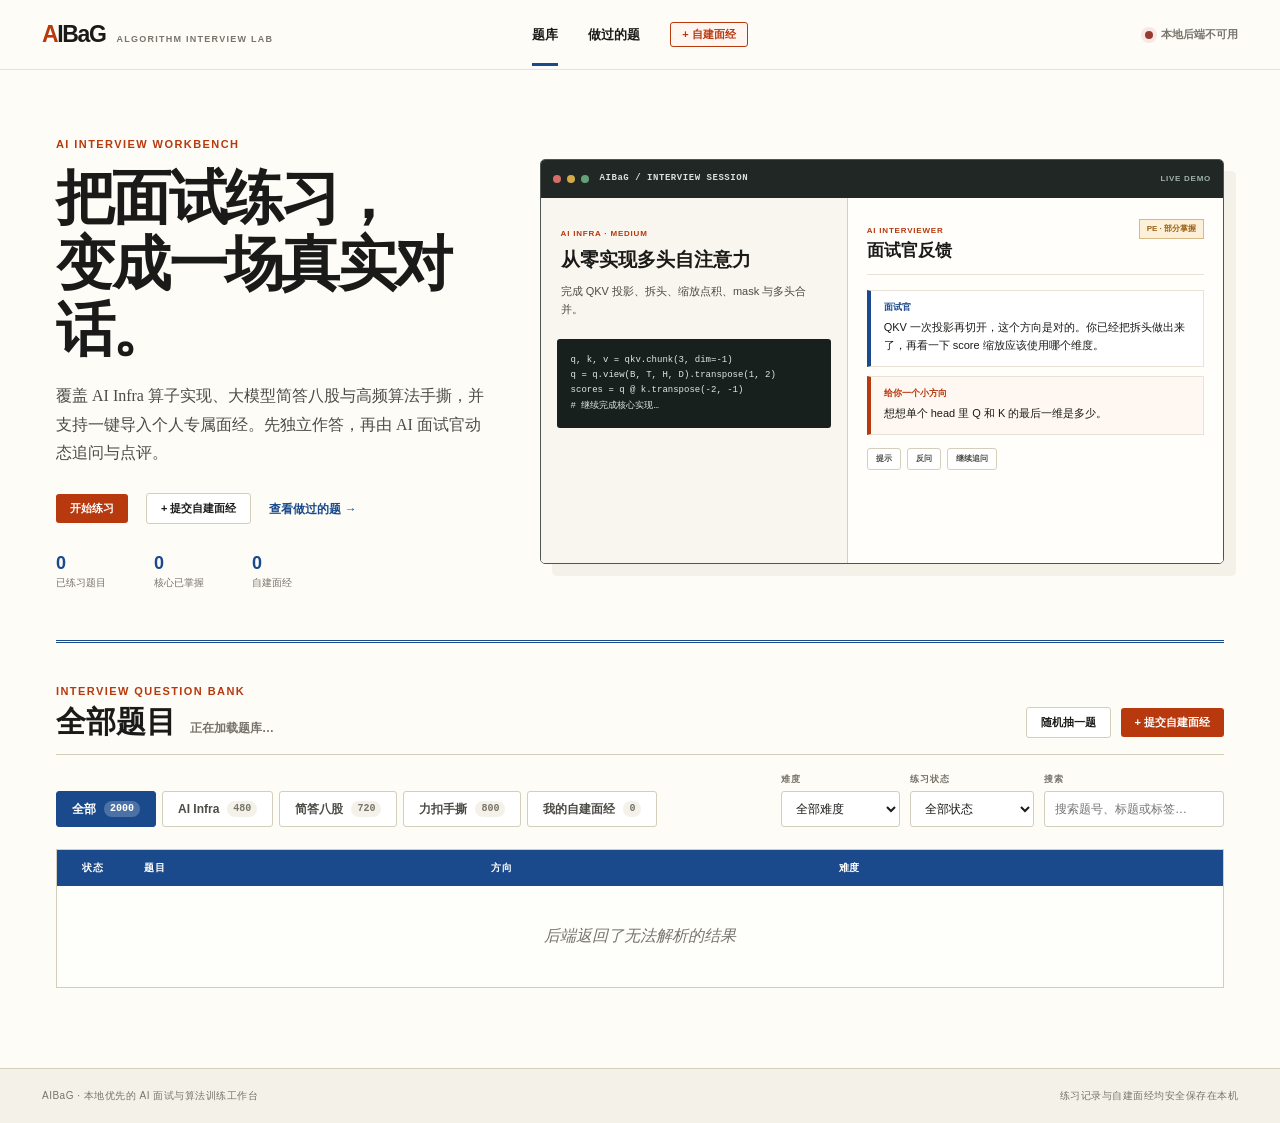
==== commit 16541a7b: "Release v2.0.0: expand catalog to 2,000 problems, add MIT LICENSE, hero README & promotion docs" ====
--- a/index.html
+++ b/index.html
@@ -5,7 +5,7 @@
     <meta name="viewport" content="width=device-width, initial-scale=1" />
     <meta name="description" content="AIBaG - AI Infra 与经典算法面试训练场" />
     <title>AIBaG · AI 面试与算法训练场</title>
-    <link rel="stylesheet" href="/style.css?v=20261119-1" />
+    <link rel="stylesheet" href="/style.css?v=20261119-2" />
   </head>
   <body>
     <header class="site-header">
@@ -105,19 +105,19 @@
           <nav class="track-tabs" aria-label="题目方向">
             <button class="active" data-kind="" type="button">
               <span>全部</span>
-              <em id="count-all" class="tab-count">1000</em>
+              <em id="count-all" class="tab-count">2000</em>
             </button>
             <button data-kind="coding" type="button">
               <span>AI Infra</span>
-              <em id="count-coding" class="tab-count">200</em>
+              <em id="count-coding" class="tab-count">480</em>
             </button>
             <button data-kind="knowledge" type="button">
               <span>简答八股</span>
-              <em id="count-knowledge" class="tab-count">365</em>
+              <em id="count-knowledge" class="tab-count">720</em>
             </button>
             <button data-kind="algorithm" type="button">
               <span>力扣手撕</span>
-              <em id="count-algorithm" class="tab-count">435</em>
+              <em id="count-algorithm" class="tab-count">800</em>
             </button>
             <button data-kind="custom" type="button">
               <span>我的自建面经</span>
@@ -149,6 +149,7 @@
               <span>搜索</span>
               <input id="problem-search" type="search" placeholder="搜索题号、标题或标签…" />
             </label>
+            <button id="reset-filters" class="reset-filter-btn" type="button" hidden>重置筛选</button>
           </div>
         </div>
 
@@ -188,6 +189,7 @@
         </div>
 
         <form id="custom-single-form" class="modal-body">
+          <input id="custom-edit-id" type="hidden" value="" />
           <div class="form-row-grid">
             <label class="form-field">
               <span>题目标题 <em>*</em></span>
@@ -285,6 +287,6 @@
       <span>AIBaG · 本地优先的 AI 面试与算法训练工作台</span>
       <span>练习记录与自建面经均安全保存在本机</span>
     </footer>
-    <script src="/app.js?v=20261119-1" defer></script>
+    <script src="/app.js?v=20261119-2" defer></script>
   </body>
 </html>
--- a/style.css
+++ b/style.css
@@ -135,8 +135,9 @@
 .difficulty.hard { color: var(--red); background: var(--red-soft); }
 .row-arrow { color: var(--blue); font-size: 18px; }
 
-.problem-page { overflow: hidden; }
-.problem-view { min-height: 100vh; }
+.problem-page { display: flex; flex-direction: column; height: 100vh; overflow: hidden; }
+.workbench-chrome { flex: 0 0 auto; }
+.problem-view { flex: 1 1 auto; min-height: 0; }
 .problem-topbar { display: grid; grid-template-columns: 150px minmax(0, 1fr) auto; align-items: center; gap: 24px; padding: 22px 34px; border-bottom: 3px double var(--blue); background: var(--paper); }
 .text-button { padding: 0; border: 0; color: var(--blue); background: transparent; font: 650 12px/1 var(--sans); text-decoration: none; }
 .problem-identity { display: flex; align-items: center; gap: 17px; }
@@ -145,8 +146,8 @@
 .problem-meta { display: flex; gap: 8px; font-family: var(--sans); }
 .difficulty-pill, .language-pill { padding: 7px 10px; border: 1px solid var(--border); border-radius: 3px; color: var(--ink-soft); background: white; font-size: 11px; font-weight: 650; }
 
-.workbench { display: grid; grid-template-columns: minmax(340px, .618fr) minmax(560px, 1fr); min-height: 100vh; }
-.problem-document { height: 100vh; overflow-y: auto; padding: 24px 26px 54px; border-right: 1px solid var(--border); }
+.workbench { display: grid; grid-template-columns: minmax(340px, .618fr) minmax(560px, 1fr); height: 100%; min-height: 0; }
+.problem-document { height: 100%; min-height: 0; overflow-y: auto; padding: 24px 26px 54px; border-right: 1px solid var(--border); }
 .document-intro { padding: 20px; border-left: 4px solid var(--blue); background: var(--blue-soft); }
 .document-intro summary { display: flex; align-items: center; justify-content: space-between; gap: 12px; cursor: pointer; list-style: none; }
 .document-intro summary::-webkit-details-marker { display: none; }
@@ -173,7 +174,7 @@
 .source-card a { color: var(--blue); font-weight: 700; }
 .source-card p { margin: 6px 0 0; color: var(--muted); font: 11px/1.55 var(--sans); }
 
-.coding-panel { min-width: 0; height: 100vh; overflow-y: auto; background: #f1eee5; }
+.coding-panel { min-width: 0; height: 100%; min-height: 0; overflow-y: auto; background: #f1eee5; }
 .editor-toolbar { position: sticky; top: 0; z-index: 5; display: flex; align-items: center; justify-content: space-between; min-height: 47px; padding: 0 15px; border-bottom: 1px solid #353b38; color: #e8ece9; background: #202725; font-family: var(--sans); }
 .editor-toolbar > div { display: flex; align-items: center; gap: 6px; }
 .editor-toolbar strong { margin-left: 7px; font-size: 11px; }
@@ -246,6 +247,8 @@
   .site-nav { display: none; }
   .hero { grid-template-columns: 1fr; }
   .home-hero { grid-template-columns: 1fr; }
+  .problem-page { display: block; height: auto; overflow: visible; }
+  .problem-view, .workbench { height: auto; min-height: 0; }
   .workbench { grid-template-columns: 1fr; }
   .problem-document, .coding-panel { height: auto; overflow: visible; }
   .problem-document { border-right: 0; }
@@ -393,6 +396,25 @@
   font: 700 10px/1.2 var(--sans);
   vertical-align: middle;
 }
+.row-actions-group {
+  display: inline-flex;
+  align-items: center;
+  gap: 6px;
+}
+.row-edit-btn {
+  padding: 4px 8px;
+  border: 1px solid var(--border);
+  border-radius: 3px;
+  color: var(--blue);
+  background: white;
+  font: 650 10px/1 var(--sans);
+  text-decoration: none;
+}
+.row-edit-btn:hover {
+  border-color: var(--blue);
+  color: white;
+  background: var(--blue);
+}
 .row-delete-btn {
   padding: 4px 8px;
   border: 1px solid #d4a39e;
@@ -402,6 +424,79 @@
   font: 650 10px/1 var(--sans);
 }
 .row-delete-btn:hover {
+  color: white;
+  background: var(--red);
+}
+
+.reset-filter-btn {
+  height: 36px;
+  padding: 0 11px;
+  border: 1px dashed var(--border);
+  border-radius: 3px;
+  color: var(--muted);
+  background: transparent;
+  font: 650 11px/1 var(--sans);
+}
+.reset-filter-btn:hover {
+  border-color: var(--rust);
+  color: var(--rust);
+  background: #fff7f3;
+}
+
+.nav-position-badge {
+  display: inline-flex;
+  align-items: center;
+  padding: 4px 8px;
+  border: 1px solid var(--border-soft);
+  border-radius: 3px;
+  color: var(--muted);
+  background: var(--paper-soft);
+  font: 650 10px/1 var(--mono);
+}
+
+.answer-actions-bar {
+  display: flex;
+  flex-wrap: wrap;
+  align-items: center;
+  justify-content: space-between;
+  gap: 12px;
+}
+.self-grade-bar {
+  display: inline-flex;
+  flex-wrap: wrap;
+  align-items: center;
+  gap: 6px;
+  padding: 5px 8px;
+  border: 1px solid var(--border-soft);
+  border-radius: 4px;
+  background: var(--paper-soft);
+  font-family: var(--sans);
+}
+.self-grade-label {
+  color: var(--muted);
+  font: 700 10px/1 var(--sans);
+}
+.self-grade-btn {
+  padding: 5px 8px;
+  border: 1px solid var(--border);
+  border-radius: 3px;
+  color: var(--ink-soft);
+  background: white;
+  font: 650 10px/1 var(--sans);
+  transition: all .15s ease;
+}
+.self-grade-btn.pass:hover, .self-grade-btn.pass.active {
+  border-color: var(--green);
+  color: white;
+  background: var(--green);
+}
+.self-grade-btn.partial:hover, .self-grade-btn.partial.active {
+  border-color: var(--amber);
+  color: white;
+  background: var(--amber);
+}
+.self-grade-btn.retry:hover, .self-grade-btn.retry.active {
+  border-color: var(--red);
   color: white;
   background: var(--red);
 }
